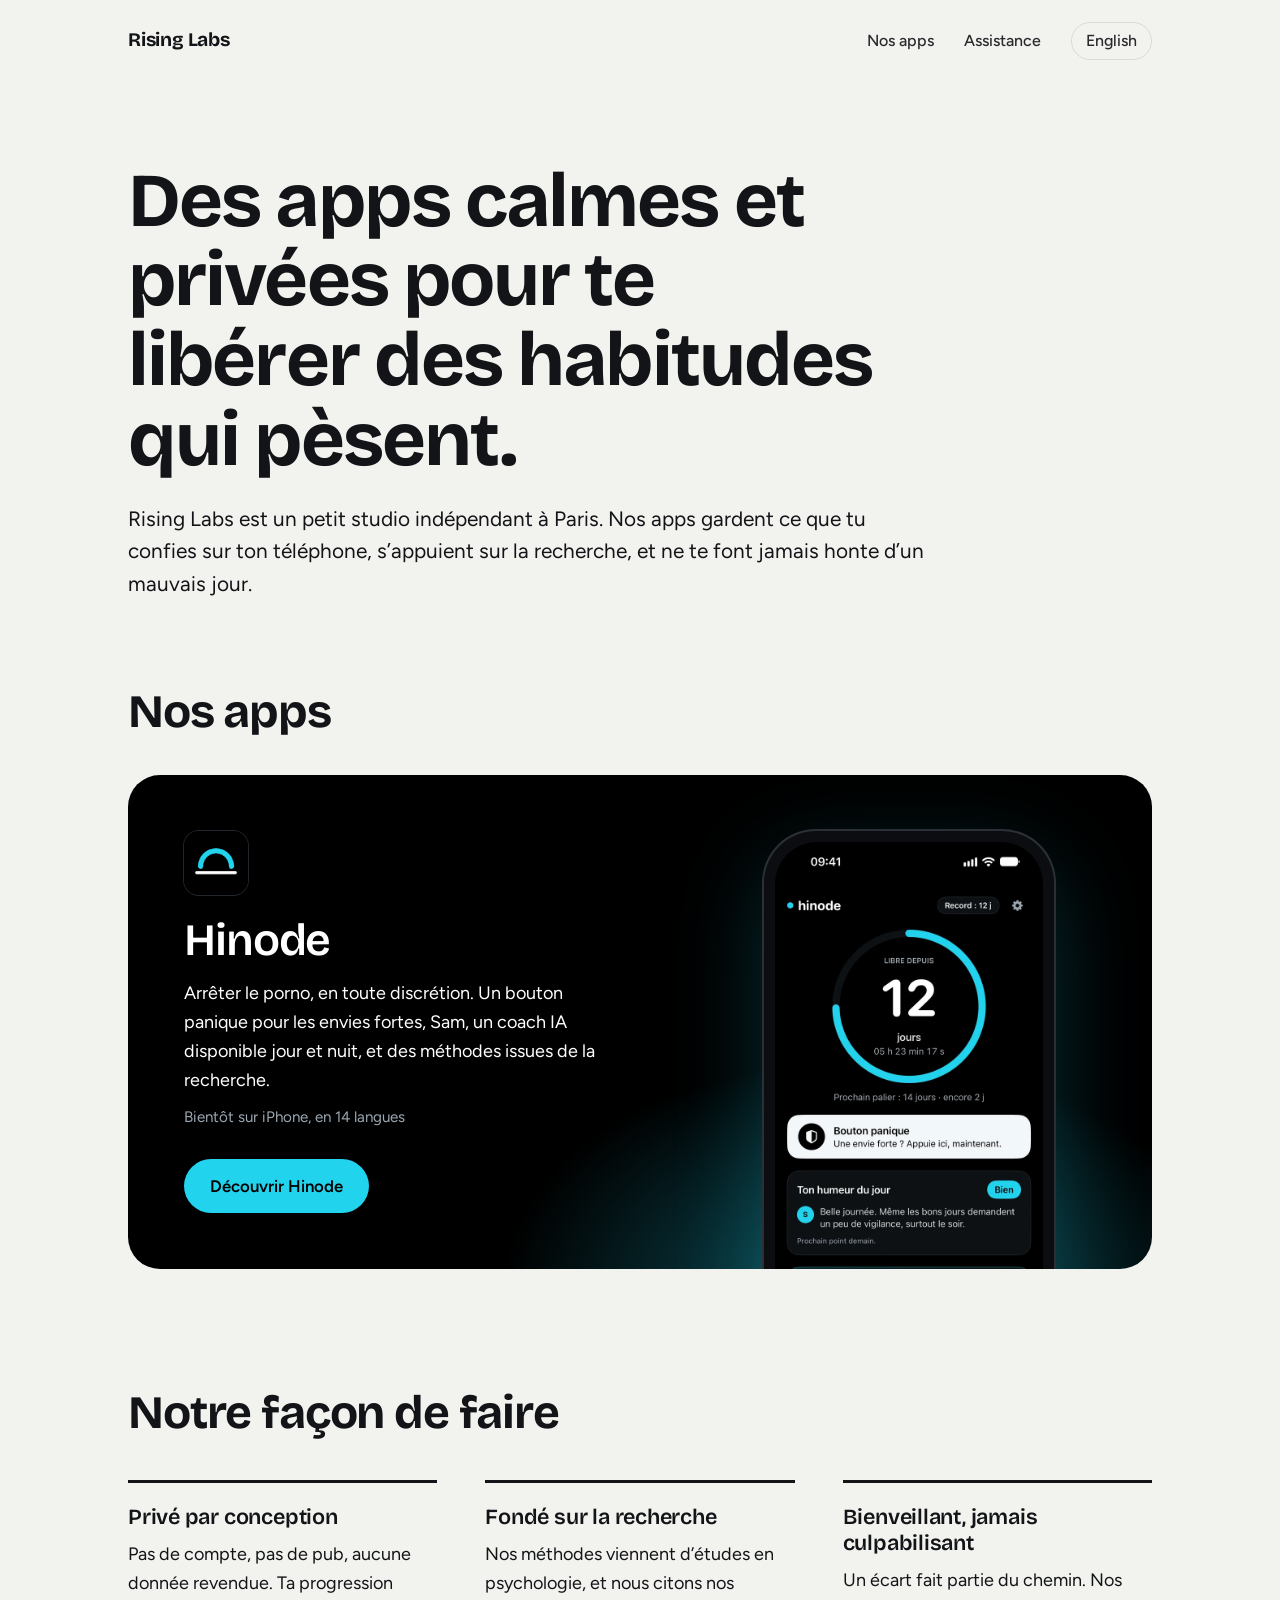
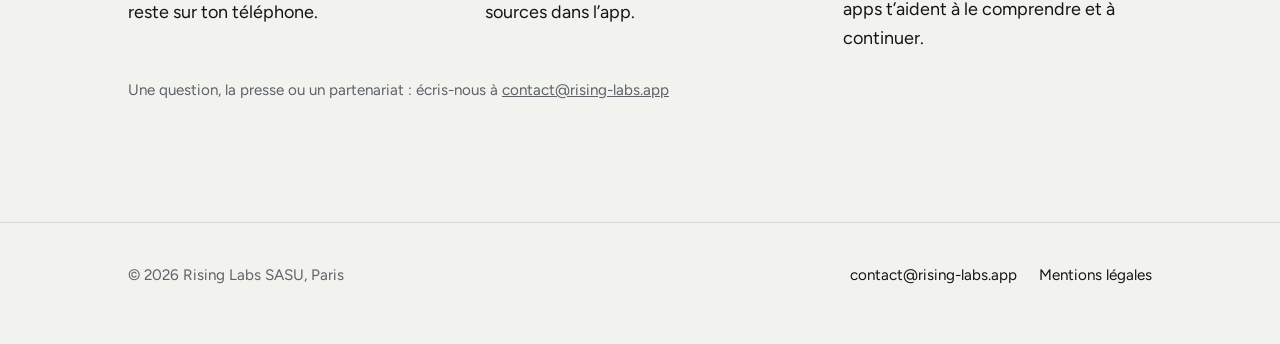
==== fr/index.html @ cd3cd75d "Add files via upload" ====
<!doctype html>
<html lang="fr" class="t-studio">
<head>
<meta charset="utf-8">
<meta name="viewport" content="width=device-width,initial-scale=1">
<title>Rising Labs : des apps calmes et privées pour repartir du bon pied</title>
<meta name="description" content="Rising Labs est un studio indépendant à Paris qui crée des apps calmes et privées pour se libérer des habitudes qui pèsent.">
<meta name="theme-color" content="#f2f3ef">
<link rel="icon" type="image/svg+xml" href="/assets/img/rising-labs.svg">
<link rel="alternate" hreflang="en" href="https://www.rising-labs.app/">
<link rel="alternate" hreflang="fr" href="https://www.rising-labs.app/fr/">
<link rel="preload" href="/assets/fonts/bricolage-grotesque-latin-700-normal.woff2" as="font" type="font/woff2" crossorigin>
<link rel="stylesheet" href="/assets/style.css">
</head>
<body>
<header class="wrap top">
  <a class="brand" href="/fr/">Rising Labs</a>
  <nav class="nav" aria-label="Main">
    <a href="/fr/#apps">Nos apps</a>
    <a href="/fr/assistance/">Assistance</a>
    <a class="lang" href="/" hreflang="en" lang="en">English</a>
  </nav>
</header>
<main>
<div class="wrap intro">
  <h1>Des apps calmes et privées pour te libérer des habitudes qui pèsent.</h1>
  <p class="lead">Rising Labs est un petit studio indépendant à Paris. Nos apps gardent ce que tu confies sur ton téléphone, s’appuient sur la recherche, et ne te font jamais honte d’un mauvais jour.</p>
</div>
<section class="wrap" aria-labelledby="apps" style="padding-top:clamp(48px,7vw,88px)">
  <h2 id="apps">Nos apps</h2>
  <div class="tiles">
    <article class="tile tile-hinode t-hinode">
      <div class="tile-body">
        <img src="/assets/img/hinode-icon-180.png" alt="" width="64" height="64">
        <h3>Hinode</h3>
        <p>Arrêter le porno, en toute discrétion. Un bouton panique pour les envies fortes, Sam, un coach IA disponible jour et nuit, et des méthodes issues de la recherche.</p>
        <p class="status">Bientôt sur iPhone, en 14 langues</p>
        <a class="btn btn-dawn" href="/fr/hinode/">Découvrir Hinode</a>
      </div>
      <div class="tile-shot" aria-hidden="true"><div class="phone"><img src="/assets/img/01-accueil-fr.webp" alt="" width="660" height="1434"></div></div>
    </article>
  </div>
</section>
<section class="wrap" aria-labelledby="how" style="padding-top:0">
  <h2 id="how">Notre façon de faire</h2>
  <div class="principles"><div><h3>Privé par conception</h3><p>Pas de compte, pas de pub, aucune donnée revendue. Ta progression reste sur ton téléphone.</p></div><div><h3>Fondé sur la recherche</h3><p>Nos méthodes viennent d’études en psychologie, et nous citons nos sources dans l’app.</p></div><div><h3>Bienveillant, jamais culpabilisant</h3><p>Un écart fait partie du chemin. Nos apps t’aident à le comprendre et à continuer.</p></div></div>
  <p class="note" id="contact">Une question, la presse ou un partenariat : écris-nous à <a href="mailto:contact@rising-labs.app">contact@rising-labs.app</a></p>
</section>
</main>
<footer>
  <div class="wrap">
    <span class="legal">© 2026 Rising Labs SASU, Paris</span>
    <nav aria-label="Footer">
      <a href="mailto:contact@rising-labs.app">contact@rising-labs.app</a>
      <a href="/fr/mentions-legales/">Mentions légales</a>
    </nav>
  </div>
</footer>
</body>
</html>
---- assets/style.css ----
@font-face{font-family:"Bricolage";src:url(/assets/fonts/bricolage-grotesque-latin-600-normal.woff2) format("woff2");font-weight:600;font-display:swap;unicode-range:U+0000-00FF,U+0131,U+0152-0153,U+02BB-02BC,U+02C6,U+02DA,U+02DC,U+0304,U+0308,U+0329,U+2000-206F,U+20AC,U+2122,U+2191,U+2193,U+2212,U+2215,U+FEFF,U+FFFD}
@font-face{font-family:"Bricolage";src:url(/assets/fonts/bricolage-grotesque-latin-ext-600-normal.woff2) format("woff2");font-weight:600;font-display:swap;unicode-range:U+0100-02BA,U+02BD-02C5,U+02C7-02CC,U+02CE-02D7,U+02DD-02FF,U+1D00-1DBF,U+1E00-1E9F,U+1EF2-1EFF,U+2020,U+20A0-20AB,U+20AD-20C0,U+2113,U+2C60-2C7F,U+A720-A7FF}
@font-face{font-family:"Bricolage";src:url(/assets/fonts/bricolage-grotesque-latin-700-normal.woff2) format("woff2");font-weight:700;font-display:swap;unicode-range:U+0000-00FF,U+0131,U+0152-0153,U+02BB-02BC,U+02C6,U+02DA,U+02DC,U+0304,U+0308,U+0329,U+2000-206F,U+20AC,U+2122,U+2191,U+2193,U+2212,U+2215,U+FEFF,U+FFFD}
@font-face{font-family:"Bricolage";src:url(/assets/fonts/bricolage-grotesque-latin-ext-700-normal.woff2) format("woff2");font-weight:700;font-display:swap;unicode-range:U+0100-02BA,U+02BD-02C5,U+02C7-02CC,U+02CE-02D7,U+02DD-02FF,U+1D00-1DBF,U+1E00-1E9F,U+1EF2-1EFF,U+2020,U+20A0-20AB,U+20AD-20C0,U+2113,U+2C60-2C7F,U+A720-A7FF}
@font-face{font-family:"Figtree";src:url(/assets/fonts/figtree-latin-400-normal.woff2) format("woff2");font-weight:400;font-display:swap;unicode-range:U+0000-00FF,U+0131,U+0152-0153,U+02BB-02BC,U+02C6,U+02DA,U+02DC,U+0304,U+0308,U+0329,U+2000-206F,U+20AC,U+2122,U+2191,U+2193,U+2212,U+2215,U+FEFF,U+FFFD}
@font-face{font-family:"Figtree";src:url(/assets/fonts/figtree-latin-ext-400-normal.woff2) format("woff2");font-weight:400;font-display:swap;unicode-range:U+0100-02BA,U+02BD-02C5,U+02C7-02CC,U+02CE-02D7,U+02DD-02FF,U+1D00-1DBF,U+1E00-1E9F,U+1EF2-1EFF,U+2020,U+20A0-20AB,U+20AD-20C0,U+2113,U+2C60-2C7F,U+A720-A7FF}
@font-face{font-family:"Figtree";src:url(/assets/fonts/figtree-latin-500-normal.woff2) format("woff2");font-weight:500;font-display:swap;unicode-range:U+0000-00FF,U+0131,U+0152-0153,U+02BB-02BC,U+02C6,U+02DA,U+02DC,U+0304,U+0308,U+0329,U+2000-206F,U+20AC,U+2122,U+2191,U+2193,U+2212,U+2215,U+FEFF,U+FFFD}
@font-face{font-family:"Figtree";src:url(/assets/fonts/figtree-latin-ext-500-normal.woff2) format("woff2");font-weight:500;font-display:swap;unicode-range:U+0100-02BA,U+02BD-02C5,U+02C7-02CC,U+02CE-02D7,U+02DD-02FF,U+1D00-1DBF,U+1E00-1E9F,U+1EF2-1EFF,U+2020,U+20A0-20AB,U+20AD-20C0,U+2113,U+2C60-2C7F,U+A720-A7FF}
@font-face{font-family:"Figtree";src:url(/assets/fonts/figtree-latin-600-normal.woff2) format("woff2");font-weight:600;font-display:swap;unicode-range:U+0000-00FF,U+0131,U+0152-0153,U+02BB-02BC,U+02C6,U+02DA,U+02DC,U+0304,U+0308,U+0329,U+2000-206F,U+20AC,U+2122,U+2191,U+2193,U+2212,U+2215,U+FEFF,U+FFFD}
@font-face{font-family:"Figtree";src:url(/assets/fonts/figtree-latin-ext-600-normal.woff2) format("woff2");font-weight:600;font-display:swap;unicode-range:U+0100-02BA,U+02BD-02C5,U+02C7-02CC,U+02CE-02D7,U+02DD-02FF,U+1D00-1DBF,U+1E00-1E9F,U+1EF2-1EFF,U+2020,U+20A0-20AB,U+20AD-20C0,U+2113,U+2C60-2C7F,U+A720-A7FF}
:root{--max:1120px;--gutter:clamp(20px,5vw,48px)}
.t-hinode{--night:#000;--ink:#fff;--dawn:#22d3ee;--on-dawn:#000;--mist:#9aa6b0;--panel:#0e1114;--line:#20262c;color-scheme:dark}
.t-studio{--night:#f2f3ef;--ink:#121417;--dawn:#121417;--on-dawn:#fff;--mist:#5c6268;--panel:#fafbf8;--line:#d6d9d2;color-scheme:light}
*{box-sizing:border-box;margin:0;padding:0}
html{background:var(--night);-webkit-text-size-adjust:100%}
body{background:var(--night);color:var(--ink);font:400 18px/1.6 "Figtree",system-ui,sans-serif;-webkit-font-smoothing:antialiased;overflow-x:hidden}
a{color:inherit}
a:focus-visible,button:focus-visible{outline:3px solid var(--dawn);outline-offset:3px;border-radius:6px}
img{display:block;max-width:100%;height:auto}
.wrap{max-width:var(--max);margin:0 auto;padding-inline:var(--gutter)}
h1,h2,h3{font-family:"Bricolage",system-ui,sans-serif;font-weight:700;letter-spacing:-.025em;line-height:1.05}
h1{font-size:clamp(2.5rem,6.4vw,4.75rem);max-width:15ch}
h2{font-size:clamp(1.9rem,4vw,2.9rem);max-width:20ch}
h3{font-size:1.35rem;font-weight:600;letter-spacing:-.01em;line-height:1.2}
p{max-width:62ch}
.lead{font-size:clamp(1.1rem,2vw,1.3rem);line-height:1.55;margin-top:1.4rem}

/* en-tête */
.top{display:flex;align-items:center;justify-content:space-between;gap:16px;padding-block:22px}
.brand{white-space:nowrap;display:flex;align-items:center;gap:12px;text-decoration:none;font-family:"Bricolage";font-weight:700;font-size:1.2rem;letter-spacing:-.01em}
.brand svg{width:34px;height:22px}
.nav{display:flex;gap:clamp(14px,3vw,30px);align-items:center;font-weight:500;font-size:1rem}
.nav a{text-decoration:none;opacity:.9;white-space:nowrap}
.nav a:hover,.nav a[aria-current]{opacity:1;color:var(--dawn)}
.nav .lang{border:1px solid var(--line);border-radius:999px;padding:5px 14px}
@media (max-width:480px){.nav{gap:14px;font-size:.95rem}.nav .lang{padding:4px 10px}.brand{font-size:1.05rem;gap:9px}.brand svg{width:28px}}

/* le lever de soleil */
.dawn{position:relative;width:100%;overflow:hidden;margin-top:clamp(28px,6vw,56px)}
.dawn svg{display:block;width:100%;height:auto}
.dawn .sun{transform-box:view-box;transform-origin:50% 100%;animation:rise 2.4s cubic-bezier(.2,.7,.1,1) .2s both}
.dawn .glow{animation:glow 2.8s ease-out .2s both}
@keyframes rise{from{transform:translateY(58%)}to{transform:translateY(0)}}
@keyframes glow{from{opacity:0}to{opacity:1}}
@media (prefers-reduced-motion:reduce){.dawn .sun,.dawn .glow{animation:none}}

section{padding-block:clamp(64px,10vw,120px)}
.intro{padding-top:clamp(40px,7vw,80px)}

/* boutons */
.btn{display:inline-flex;align-items:center;gap:10px;border-radius:999px;padding:14px 26px;font-weight:600;font-size:1.05rem;text-decoration:none;transition:transform .15s ease}
.btn-dawn{background:var(--dawn);color:var(--on-dawn)}
.btn-dawn:hover{transform:translateY(-1px)}
.btn-soon{border:1.5px solid var(--line);color:var(--ink)}
.btn-soon span{width:9px;height:9px;border-radius:50%;background:var(--dawn);box-shadow:0 0 12px var(--dawn)}
.actions{display:flex;flex-wrap:wrap;gap:14px;margin-top:2rem}

/* liste des apps */
.app-row{display:grid;grid-template-columns:auto 1fr auto;gap:28px;align-items:center;padding:34px 0;border-top:1px solid var(--line);border-bottom:1px solid var(--line);margin-top:2.4rem}
.app-row img{width:96px;height:96px;border-radius:22px;box-shadow:0 0 0 1px var(--line)}
.app-row h3{font-size:1.7rem}
.app-row p{margin-top:.35rem}
.app-row .status{color:var(--mist);font-size:.95rem;margin-top:.6rem}
@media (max-width:720px){.app-row{grid-template-columns:auto 1fr}.app-row{align-items:start}.app-row .btn{grid-column:1/-1;justify-self:start}.app-row img{width:72px;height:72px;border-radius:17px}}

.app-row + .app-row{border-top:0;margin-top:0}
.mono{width:96px;height:96px;border-radius:22px;border:1.5px dashed var(--mist);display:grid;place-items:center;font-family:"Bricolage";font-weight:700;font-size:2.2rem;color:var(--mist)}
@media (max-width:720px){.mono{width:72px;height:72px;border-radius:17px;font-size:1.7rem}}
.app-row .soon{color:var(--mist);font-weight:500;font-size:.95rem;border:1px solid var(--line);border-radius:999px;padding:8px 16px;white-space:nowrap}
@media (max-width:720px){.app-row .soon{grid-column:1/-1;justify-self:start}}
.sublinks{display:flex;flex-wrap:wrap;gap:22px;margin-top:1.4rem;font-weight:500}
.sublinks a{color:var(--dawn);text-decoration:none}
.sublinks a:hover{text-decoration:underline}
/* tuiles d'apps : chaque app garde ses propres couleurs */
.tiles{display:grid;gap:20px;margin-top:2.4rem}
.tile{position:relative;border-radius:32px;overflow:hidden;display:grid;grid-template-columns:1.05fr .95fr;min-height:460px;background:var(--night);color:var(--ink)}
.tile-body{padding:clamp(28px,4.5vw,56px);display:flex;flex-direction:column;justify-content:center;align-items:flex-start}
.tile-body img{width:64px;height:64px;border-radius:15px;box-shadow:0 0 0 1px var(--line)}
.tile h3{font-size:clamp(2rem,4vw,2.8rem);margin-top:1.2rem;letter-spacing:-.025em}
.tile p{margin-top:.7rem;max-width:42ch}
.tile .status{color:var(--mist);font-size:.95rem}
.tile .btn{margin-top:1.8rem}
.tile-hinode{background:radial-gradient(520px 340px at 72% 105%,rgba(34,211,238,.38),rgba(34,211,238,0) 70%),#000}
.tile-shot{display:flex;justify-content:center;align-items:flex-start;padding-top:56px;max-height:460px}
.tile-shot .phone{width:290px;margin:0}
.tile-next{grid-template-columns:auto 1fr auto;min-height:0;align-items:center;gap:28px;padding:clamp(24px,3.5vw,40px);background:var(--panel);border:1.5px dashed var(--line)}
.tile-next h3{margin-top:0;font-size:1.8rem}
.tile-next p{margin-top:.35rem}
@media (max-width:820px){.tile{grid-template-columns:1fr}.tile-shot{max-height:340px;padding-top:8px}.tile-shot .phone{width:250px}.tile-next{grid-template-columns:auto 1fr;align-items:start}.tile-next .soon{grid-column:1/-1;justify-self:start}}
.soon{color:var(--mist);font-weight:500;font-size:.95rem;border:1px solid var(--line);border-radius:999px;padding:8px 16px;white-space:nowrap}
/* principes */
.principles{display:grid;grid-template-columns:repeat(3,1fr);gap:clamp(24px,4vw,48px);margin-top:2.6rem}
.principles div{border-top:3px solid var(--ink);padding-top:22px}
.principles div:first-child{border-color:var(--dawn)}
.principles p{margin-top:.6rem}
@media (max-width:820px){.principles{grid-template-columns:1fr}}

/* page Hinode */
.hero-app{display:grid;grid-template-columns:1.1fr .9fr;gap:clamp(32px,6vw,80px);align-items:center;padding-block:clamp(28px,5vw,64px) clamp(64px,9vw,110px)}
.app-id{display:flex;align-items:center;gap:14px;margin-bottom:1.6rem;font-family:"Bricolage";font-weight:700;font-size:1.4rem}
.app-id img{width:56px;height:56px;border-radius:13px;box-shadow:0 0 0 1px var(--line)}
@media (max-width:860px){.hero-app{grid-template-columns:1fr}}

.phone{position:relative;width:min(100%,330px);margin:0 auto;border-radius:52px;padding:11px;background:#0b0d10;box-shadow:0 0 0 2px #2a3036,0 30px 90px rgba(34,211,238,.22)}
.phone img{border-radius:42px;width:100%}
.phone::after{content:"";position:absolute;top:22px;left:50%;width:30%;height:26px;margin-left:-15%;border-radius:20px;background:#000}

.feature{display:grid;grid-template-columns:.85fr 1.15fr;gap:clamp(32px,7vw,96px);align-items:center;padding-block:clamp(48px,8vw,96px);border-top:1px solid var(--line)}
.feature:nth-of-type(even){grid-template-columns:1.15fr .85fr}
.feature:nth-of-type(even) .phone{order:2}
.feature .phone{width:min(100%,300px)}
.feature p{margin-top:1.1rem}
@media (max-width:860px){.feature,.feature:nth-of-type(even){grid-template-columns:1fr}.feature .phone,.feature:nth-of-type(even) .phone{order:2}}

.privacy-list{list-style:none;margin-top:2.2rem;display:grid;gap:0}
.privacy-list li{display:grid;grid-template-columns:28px 1fr;gap:14px;padding:18px 0;border-top:1px solid var(--line)}
.privacy-list li::before{content:"";width:14px;height:14px;margin-top:.45em;border-radius:50%;border:3px solid var(--dawn)}
.note{color:var(--mist);font-size:.95rem;margin-top:1.6rem}

/* pages de texte (support, confidentialité, mentions) */
.doc{padding-block:clamp(40px,7vw,80px) clamp(64px,9vw,110px)}
.doc h1{font-size:clamp(2.2rem,5vw,3.4rem);max-width:none}
.doc .updated{color:var(--mist);margin-top:.8rem}
.doc h2{font-size:1.6rem;margin-top:2.6rem;max-width:none}
.doc p,.doc li{margin-top:.9rem;max-width:68ch}
.doc ul{padding-left:1.3em}
.doc li::marker{color:var(--dawn)}
.doc strong{font-weight:600}
.doc a{color:var(--dawn)}
.doc .qa{border-top:1px solid var(--line);padding:22px 0 4px;margin-top:22px}
.doc .qa h3{font-size:1.25rem}
.doc .todo{background:var(--line);color:var(--ink);padding:1px 6px;border-radius:5px}

/* pied de page */
footer{border-top:1px solid var(--line);padding-block:40px 56px;font-size:.95rem}
footer .wrap{display:flex;flex-wrap:wrap;justify-content:space-between;gap:20px}
footer nav{display:flex;flex-wrap:wrap;gap:22px}
footer a{text-decoration:none}
footer a:hover{color:var(--dawn)}
footer .legal{color:var(--mist)}
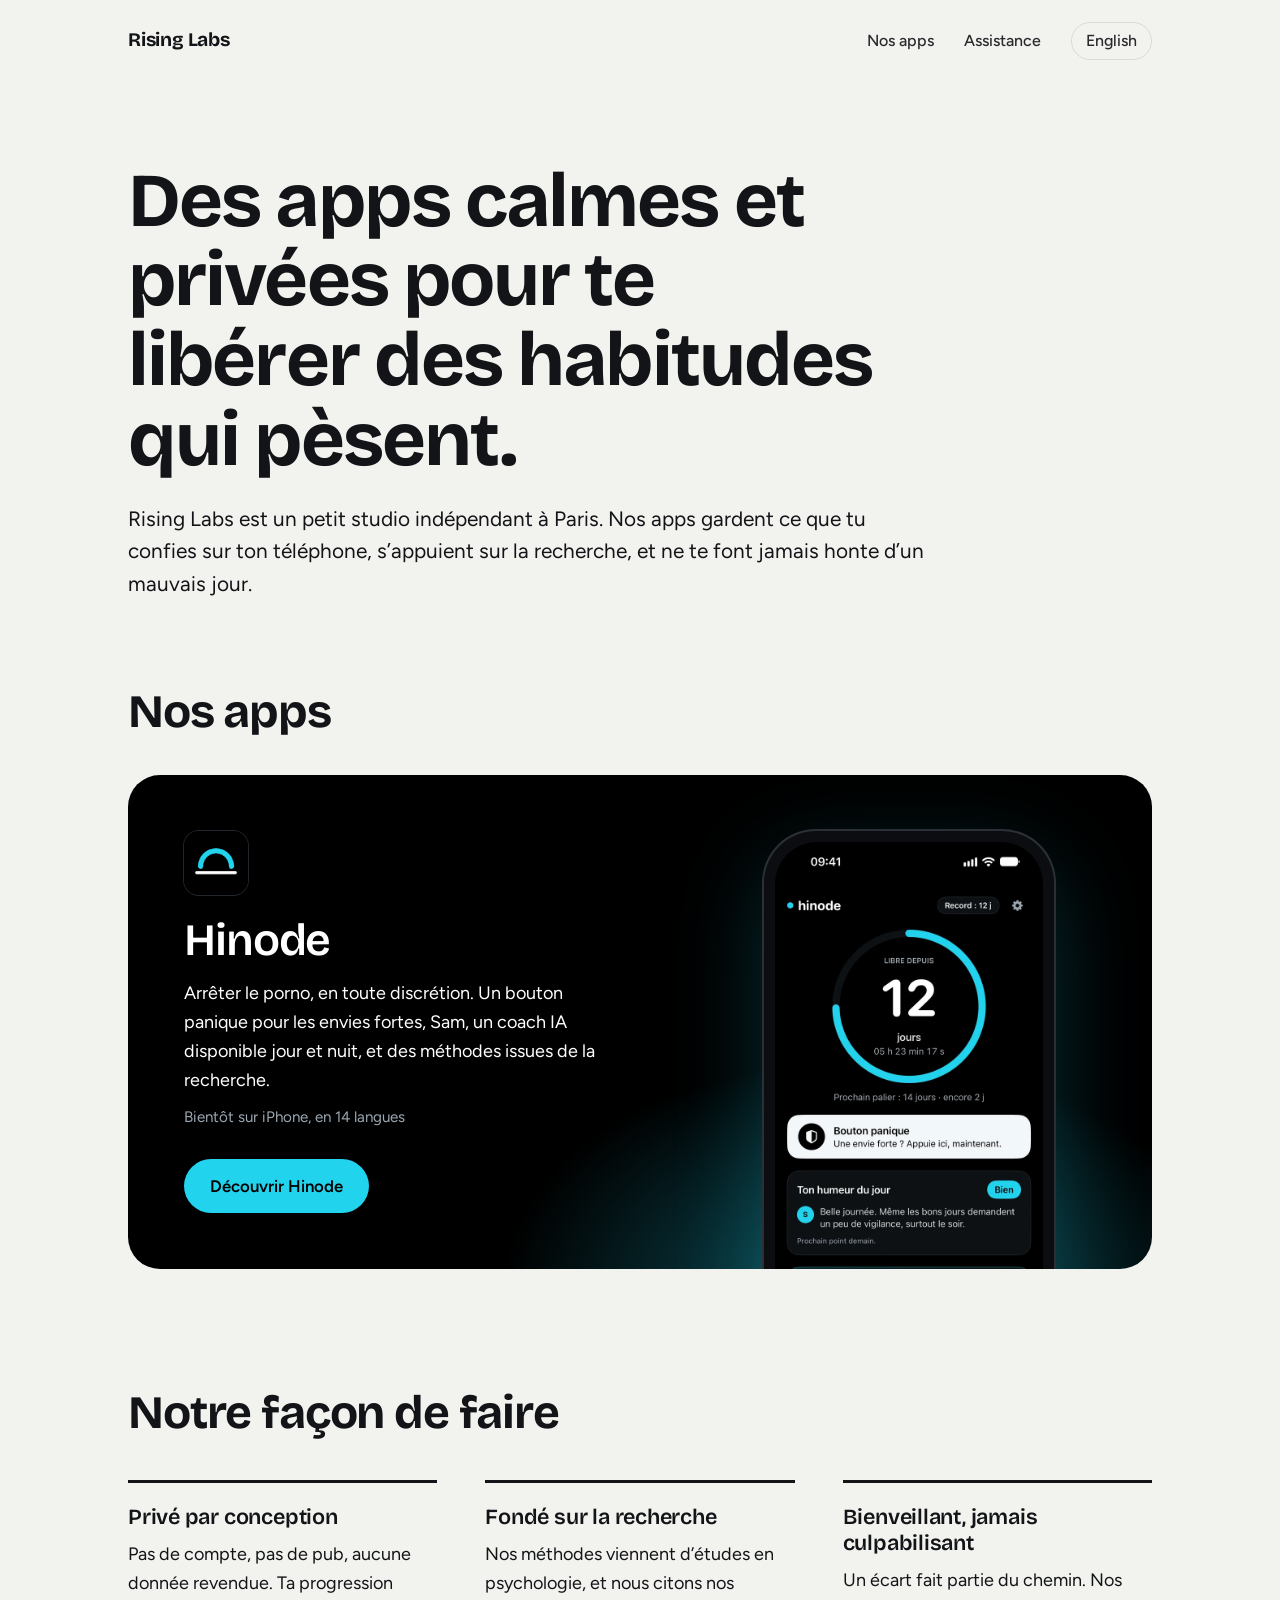
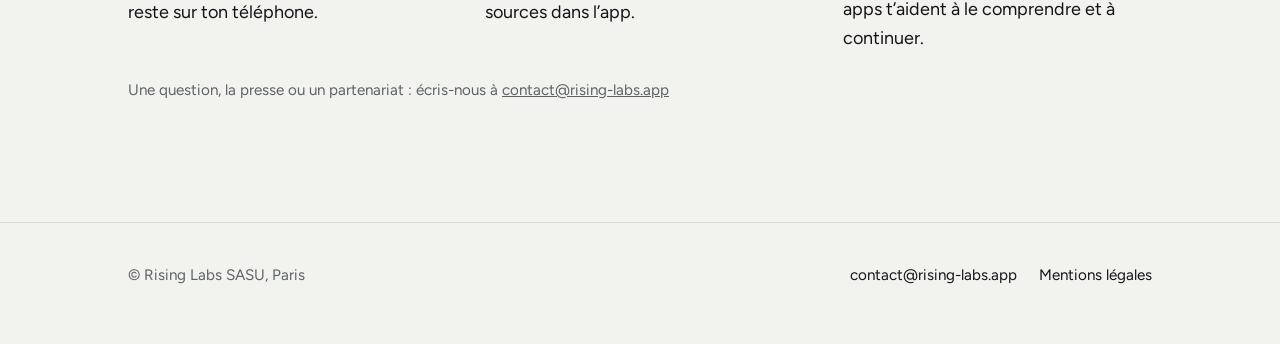
==== commit 944078ed: "Add files via upload" ====
--- a/fr/index.html
+++ b/fr/index.html
@@ -49,7 +49,7 @@
 </main>
 <footer>
   <div class="wrap">
-    <span class="legal">© 2026 Rising Labs SASU, Paris</span>
+    <span class="legal">© Rising Labs SASU, Paris</span>
     <nav aria-label="Footer">
       <a href="mailto:contact@rising-labs.app">contact@rising-labs.app</a>
       <a href="/fr/mentions-legales/">Mentions légales</a>
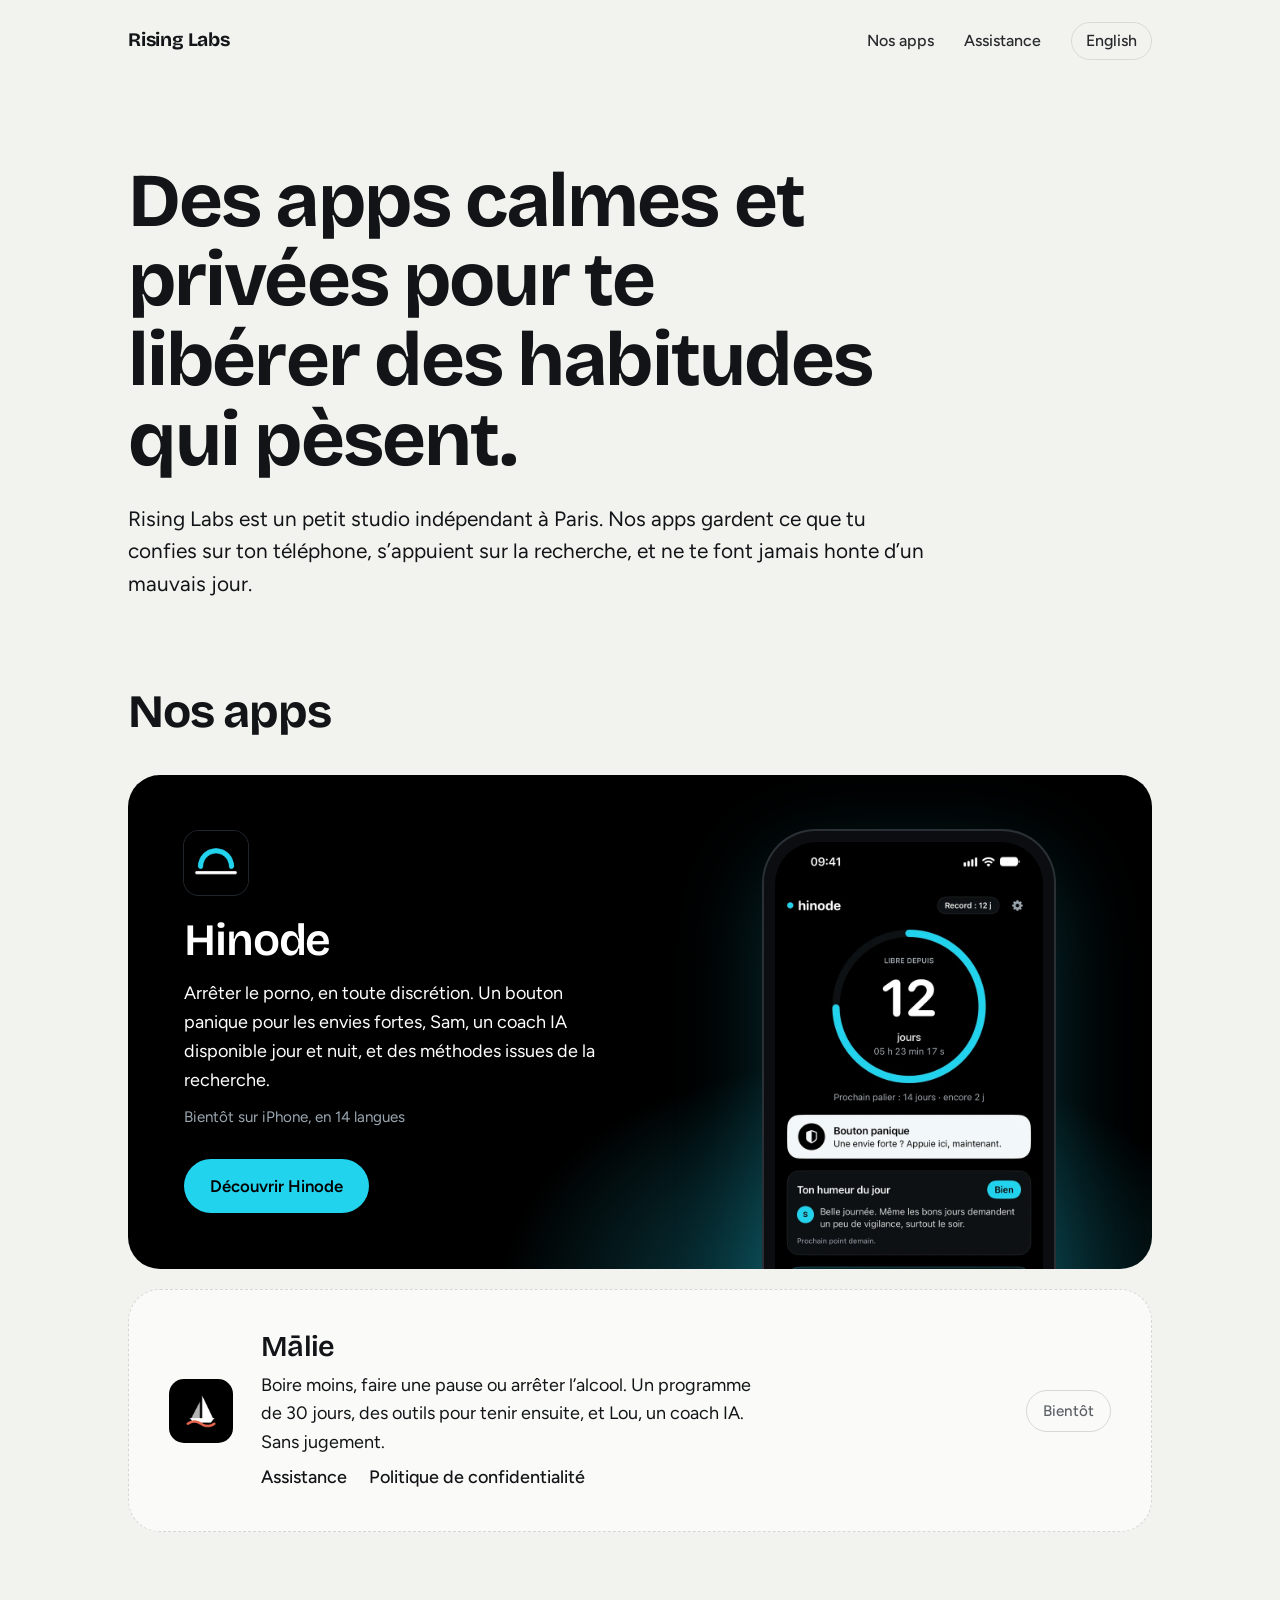
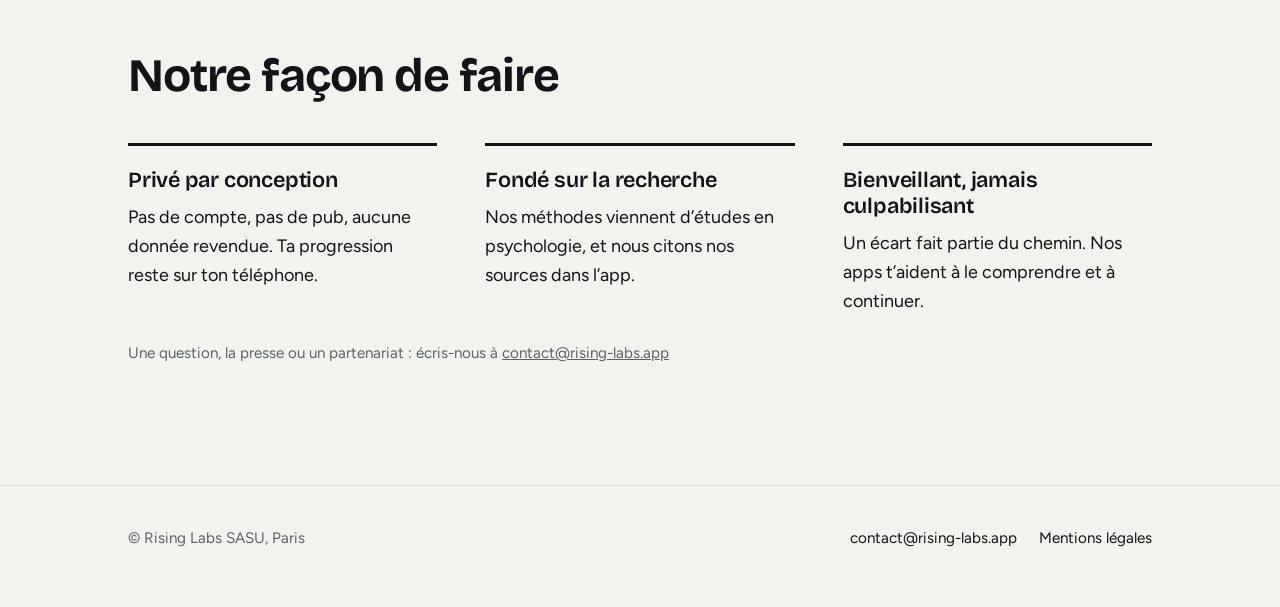
==== commit 3a6a1b50: "Add files via upload" ====
--- a/fr/index.html
+++ b/fr/index.html
@@ -39,6 +39,15 @@
       </div>
       <div class="tile-shot" aria-hidden="true"><div class="phone"><img src="/assets/img/01-accueil-fr.webp" alt="" width="660" height="1434"></div></div>
     </article>
+    <article class="tile tile-next" id="malie">
+      <img src="/assets/img/malie-icon-180.png" alt="" width="64" height="64" style="border-radius:15px">
+      <div>
+        <h3>Mālie</h3>
+        <p>Boire moins, faire une pause ou arrêter l’alcool. Un programme de 30 jours, des outils pour tenir ensuite, et Lou, un coach IA. Sans jugement.</p>
+        <p class="sublinks"><a href="/fr/assistance/#malie">Assistance</a><a href="/fr/malie/confidentialite/">Politique de confidentialité</a></p>
+      </div>
+      <span class="soon">Bientôt</span>
+    </article>
   </div>
 </section>
 <section class="wrap" aria-labelledby="how" style="padding-top:0">
--- a/assets/style.css
+++ b/assets/style.css
@@ -11,6 +11,7 @@
 @font-face{font-family:"Figtree";src:url(/assets/fonts/figtree-latin-ext-600-normal.woff2) format("woff2");font-weight:600;font-display:swap;unicode-range:U+0100-02BA,U+02BD-02C5,U+02C7-02CC,U+02CE-02D7,U+02DD-02FF,U+1D00-1DBF,U+1E00-1E9F,U+1EF2-1EFF,U+2020,U+20A0-20AB,U+20AD-20C0,U+2113,U+2C60-2C7F,U+A720-A7FF}
 :root{--max:1120px;--gutter:clamp(20px,5vw,48px)}
 .t-hinode{--night:#000;--ink:#fff;--dawn:#22d3ee;--on-dawn:#000;--mist:#9aa6b0;--panel:#0e1114;--line:#20262c;color-scheme:dark}
+.t-malie{--night:#f5efe6;--ink:#000;--dawn:#e8664f;--on-dawn:#000;--mist:#5b6672;--panel:#fffcf7;--line:#e6dccb;color-scheme:light}
 .t-studio{--night:#f2f3ef;--ink:#121417;--dawn:#121417;--on-dawn:#fff;--mist:#5c6268;--panel:#fafbf8;--line:#d6d9d2;color-scheme:light}
 *{box-sizing:border-box;margin:0;padding:0}
 html{background:var(--night);-webkit-text-size-adjust:100%}
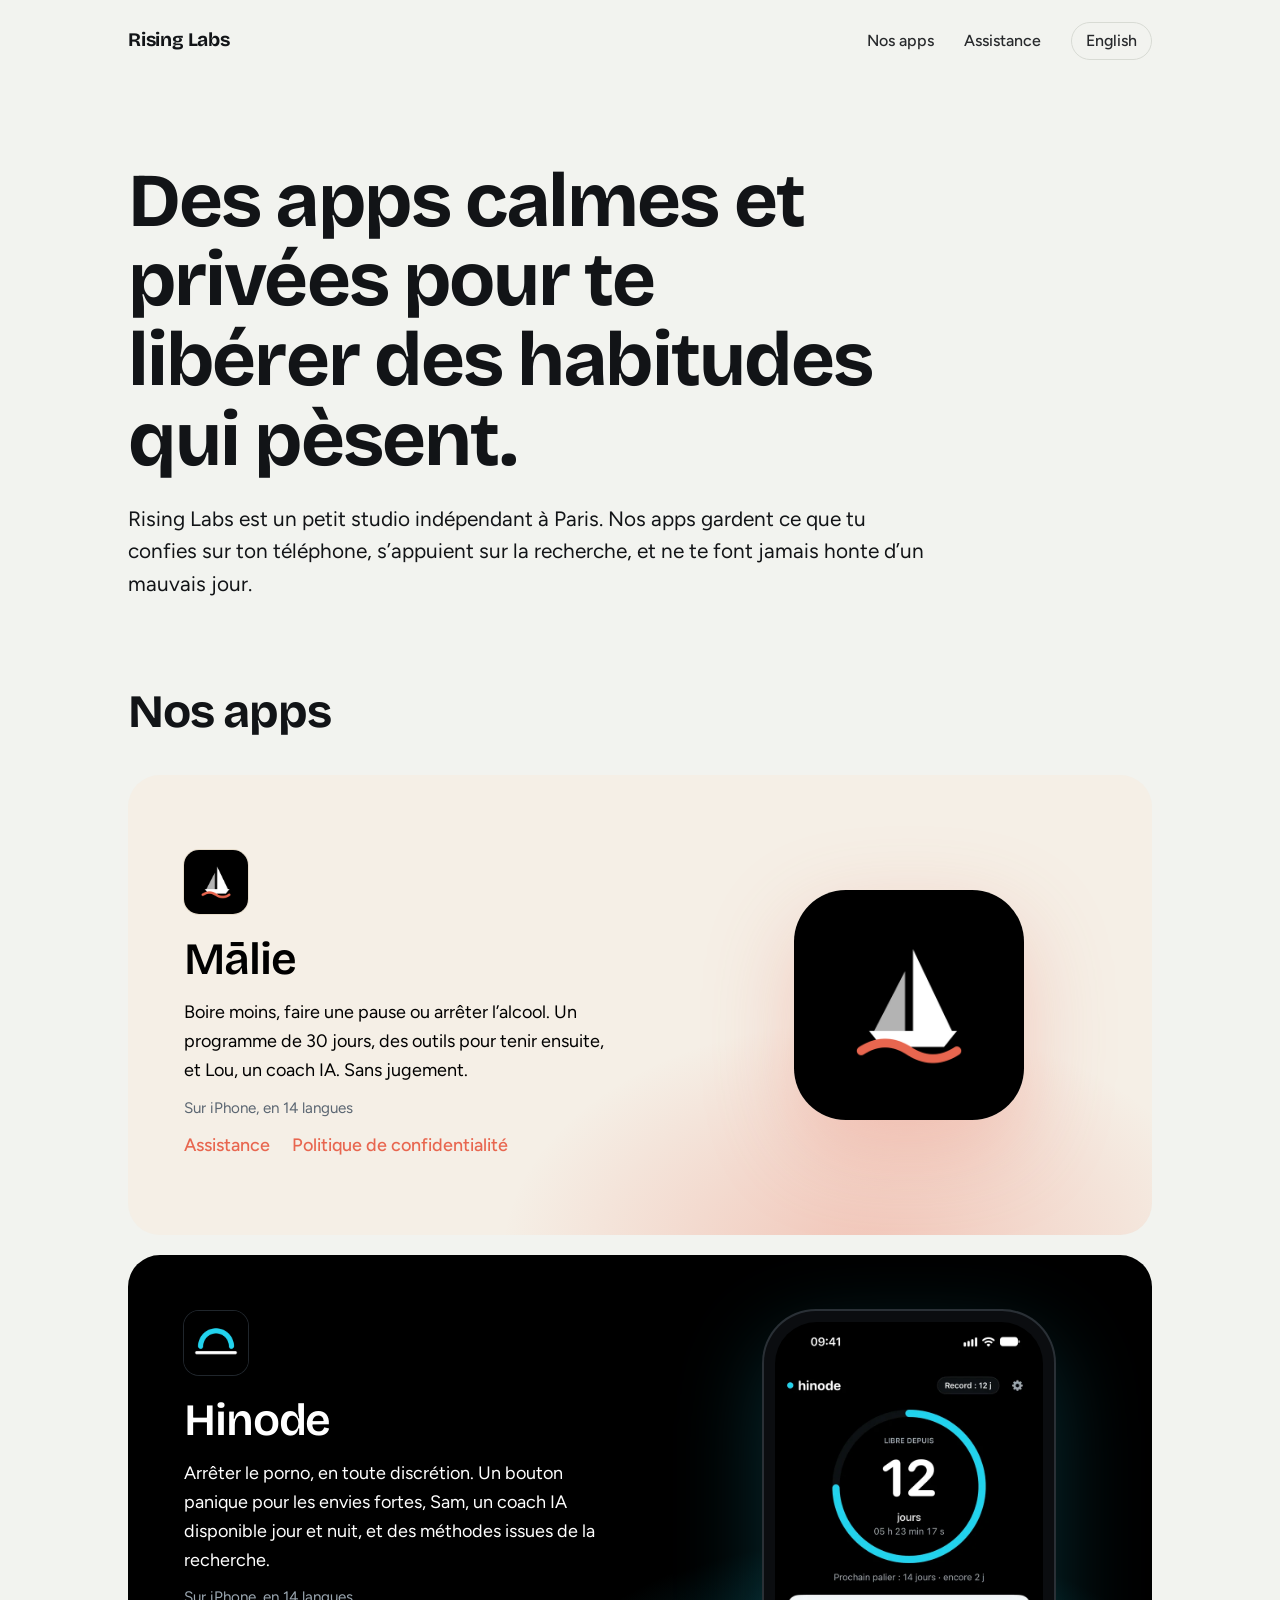
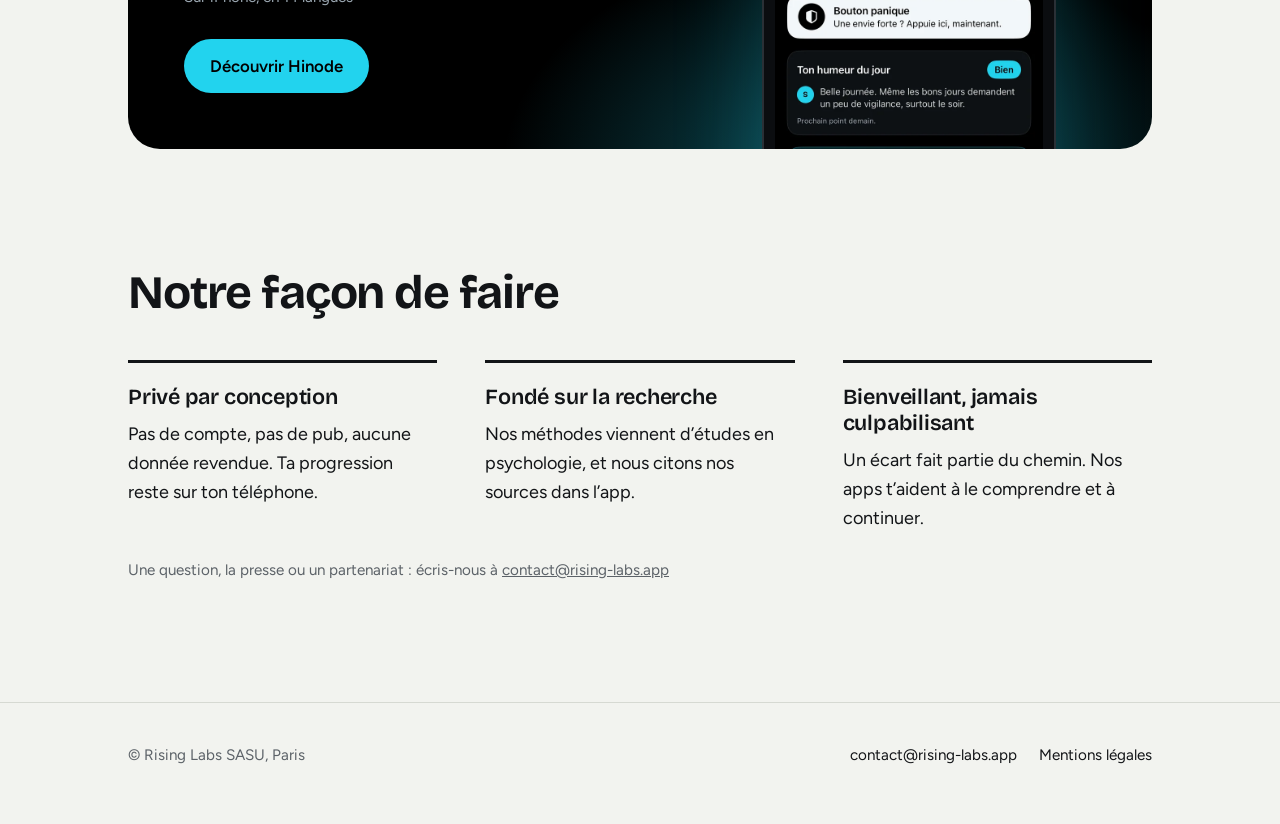
==== commit 1a5c7af0: "Add files via upload" ====
--- a/fr/index.html
+++ b/fr/index.html
@@ -29,24 +29,25 @@
 <section class="wrap" aria-labelledby="apps" style="padding-top:clamp(48px,7vw,88px)">
   <h2 id="apps">Nos apps</h2>
   <div class="tiles">
+    <article class="tile tile-malie t-malie" id="malie">
+      <div class="tile-body">
+        <img src="/assets/img/malie-icon-180.png" alt="" width="64" height="64">
+        <h3>Mālie</h3>
+        <p>Boire moins, faire une pause ou arrêter l’alcool. Un programme de 30 jours, des outils pour tenir ensuite, et Lou, un coach IA. Sans jugement.</p>
+        <p class="status">Sur iPhone, en 14 langues</p>
+        <p class="sublinks"><a href="/fr/assistance/#malie">Assistance</a><a href="/fr/malie/confidentialite/">Politique de confidentialité</a></p>
+      </div>
+      <div class="tile-icon" aria-hidden="true"><img src="/assets/img/malie-icon-512.png" alt="" width="512" height="512"></div>
+    </article>
     <article class="tile tile-hinode t-hinode">
       <div class="tile-body">
         <img src="/assets/img/hinode-icon-180.png" alt="" width="64" height="64">
         <h3>Hinode</h3>
         <p>Arrêter le porno, en toute discrétion. Un bouton panique pour les envies fortes, Sam, un coach IA disponible jour et nuit, et des méthodes issues de la recherche.</p>
-        <p class="status">Bientôt sur iPhone, en 14 langues</p>
+        <p class="status">Sur iPhone, en 14 langues</p>
         <a class="btn btn-dawn" href="/fr/hinode/">Découvrir Hinode</a>
       </div>
       <div class="tile-shot" aria-hidden="true"><div class="phone"><img src="/assets/img/01-accueil-fr.webp" alt="" width="660" height="1434"></div></div>
-    </article>
-    <article class="tile tile-next" id="malie">
-      <img src="/assets/img/malie-icon-180.png" alt="" width="64" height="64" style="border-radius:15px">
-      <div>
-        <h3>Mālie</h3>
-        <p>Boire moins, faire une pause ou arrêter l’alcool. Un programme de 30 jours, des outils pour tenir ensuite, et Lou, un coach IA. Sans jugement.</p>
-        <p class="sublinks"><a href="/fr/assistance/#malie">Assistance</a><a href="/fr/malie/confidentialite/">Politique de confidentialité</a></p>
-      </div>
-      <span class="soon">Bientôt</span>
     </article>
   </div>
 </section>
--- a/assets/style.css
+++ b/assets/style.css
@@ -83,6 +83,9 @@
 .tile .status{color:var(--mist);font-size:.95rem}
 .tile .btn{margin-top:1.8rem}
 .tile-hinode{background:radial-gradient(520px 340px at 72% 105%,rgba(34,211,238,.38),rgba(34,211,238,0) 70%),#000}
+.tile-malie{background:radial-gradient(520px 340px at 72% 105%,rgba(232,102,79,.30),rgba(232,102,79,0) 70%),#f5efe6}
+.tile-icon{display:flex;justify-content:center;align-items:center;padding:32px}
+.tile-icon img{width:min(62%,230px);height:auto;border-radius:22.5%;box-shadow:0 30px 90px rgba(232,102,79,.28)}
 .tile-shot{display:flex;justify-content:center;align-items:flex-start;padding-top:56px;max-height:460px}
 .tile-shot .phone{width:290px;margin:0}
 .tile-next{grid-template-columns:auto 1fr auto;min-height:0;align-items:center;gap:28px;padding:clamp(24px,3.5vw,40px);background:var(--panel);border:1.5px dashed var(--line)}
